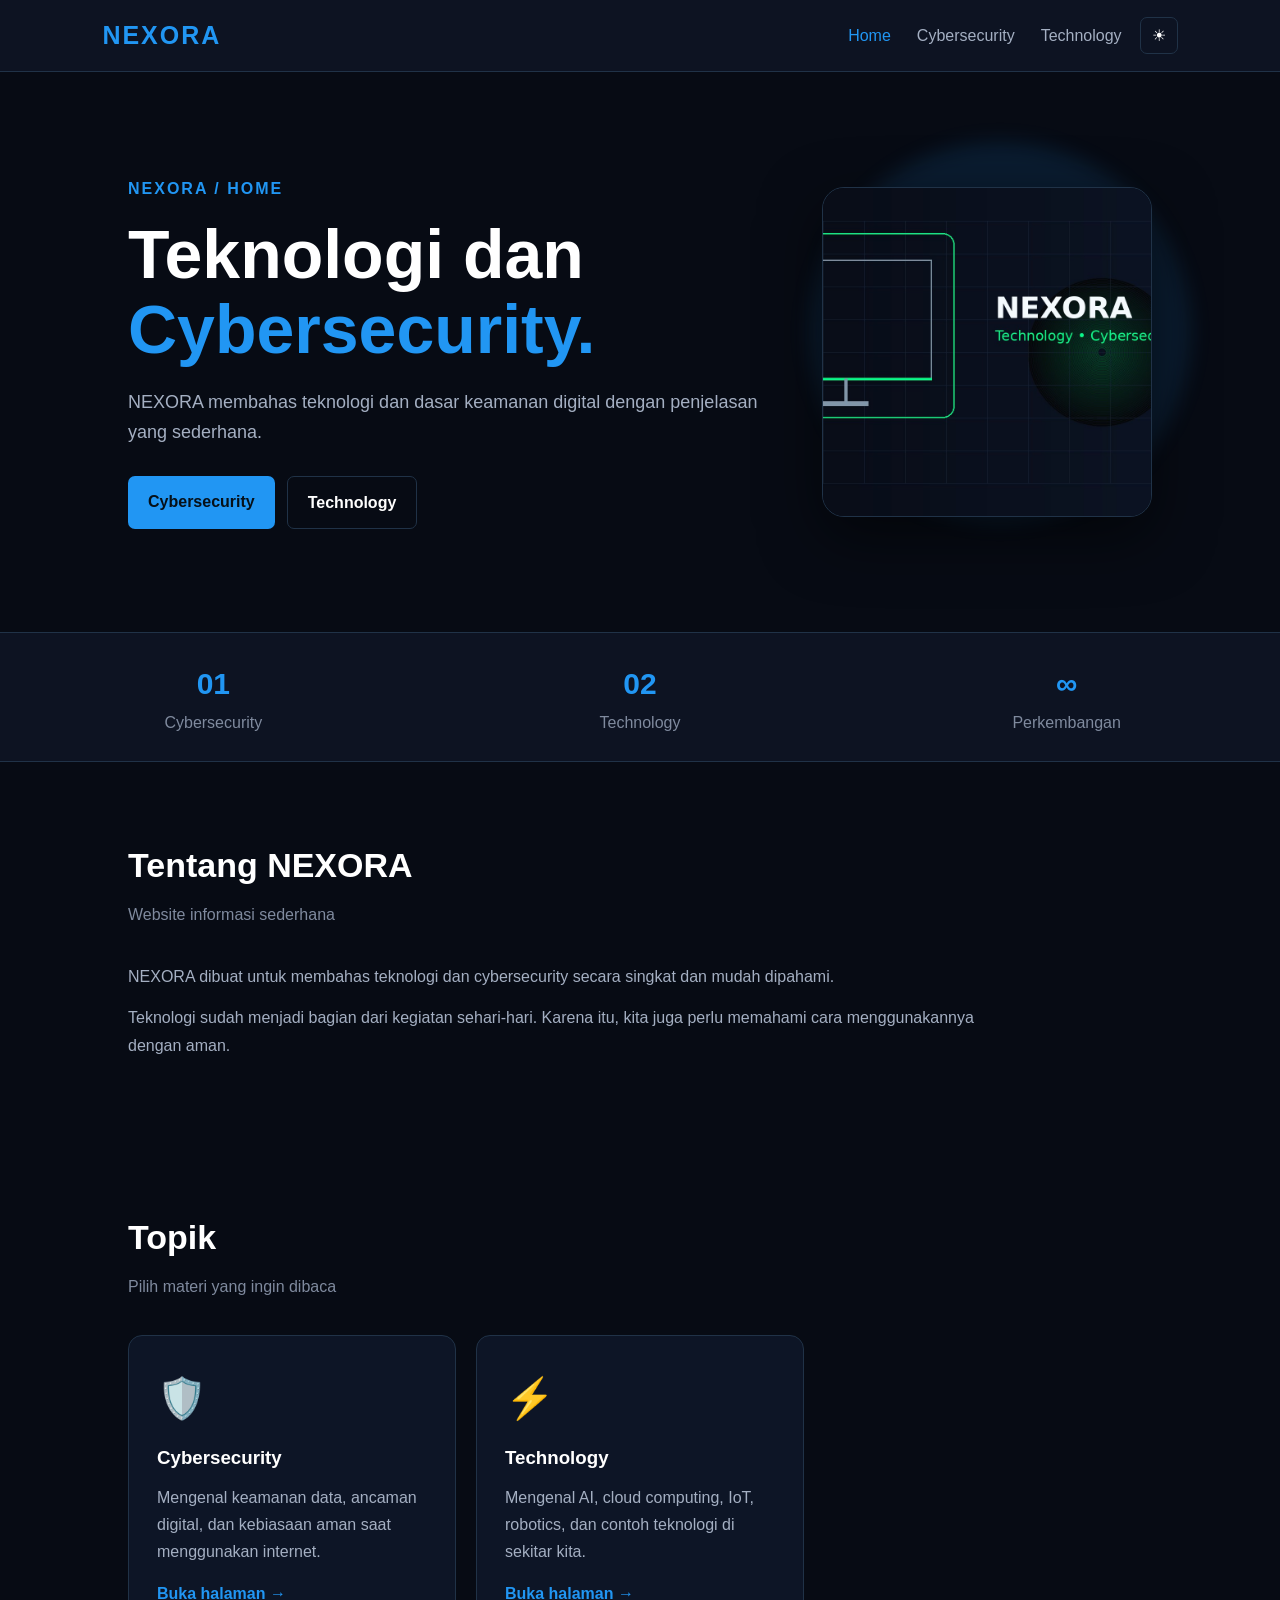
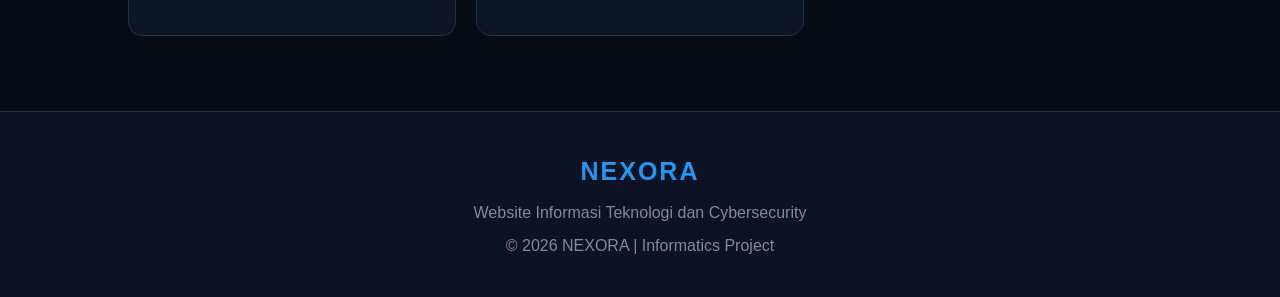
==== index.html @ a0da6ea9 "feat: complete NEXORA website" ====
<!DOCTYPE html>
<html lang="id">
<head>
<meta charset="UTF-8">
<meta name="viewport" content="width=device-width, initial-scale=1.0">
<meta name="description" content="NEXORA - Website informasi teknologi dan cybersecurity.">
<title>NEXORA | Home</title>
<link rel="icon" href="assets/icons/favicon.ico">
<link rel="stylesheet" href="css/style.css">
</head>
<body>
<header class="site-header">
<nav class="navbar" aria-label="Navigasi utama">
  <a class="logo" href="index.html">NEXORA</a>
  <button class="menu-toggle" aria-label="Buka menu" aria-expanded="false">☰</button>
  <div class="nav-actions">
    <ul class="nav-menu">
      <li><a href="index.html">Home</a></li>
      <li><a href="cybersecurity.html">Cybersecurity</a></li>
      <li><a href="technology.html">Technology</a></li>
    </ul>
    <button class="theme-toggle" aria-label="Ganti tema">☀</button>
  </div>
</nav>
</header>

<main>
<section class="hero">
  <div class="hero-content reveal">
    <div class="label">NEXORA / HOME</div>
    <h1>Teknologi dan <span>Cybersecurity.</span></h1>
    <p>NEXORA membahas teknologi dan dasar keamanan digital dengan penjelasan yang sederhana.</p>
    <div class="buttons">
      <a class="btn primary" href="cybersecurity.html">Cybersecurity</a>
      <a class="btn secondary" href="technology.html">Technology</a>
    </div>
  </div>
  <img class="hero-image reveal" src="assets/images/hero-banner.jpg" alt="Teknologi dan komputer">
</section>
<section class="stats">
  <div class="stat"><h2>01</h2><p>Cybersecurity</p></div>
  <div class="stat"><h2>02</h2><p>Technology</p></div>
  <div class="stat"><h2>∞</h2><p>Perkembangan</p></div>
</section>
<section class="section">
  <div class="section-title reveal"><h2>Tentang NEXORA</h2><p>Website informasi sederhana</p></div>
  <div class="about reveal">
    <p>NEXORA dibuat untuk membahas teknologi dan cybersecurity secara singkat dan mudah dipahami.</p>
    <p>Teknologi sudah menjadi bagian dari kegiatan sehari-hari. Karena itu, kita juga perlu memahami cara menggunakannya dengan aman.</p>
  </div>
</section>
<section class="section">
  <div class="section-title reveal"><h2>Topik</h2><p>Pilih materi yang ingin dibaca</p></div>
  <div class="grid">
    <div class="card reveal"><div class="icon">🛡️</div><h3>Cybersecurity</h3><p>Mengenal keamanan data, ancaman digital, dan kebiasaan aman saat menggunakan internet.</p><a href="cybersecurity.html">Buka halaman →</a></div>
    <div class="card reveal"><div class="icon">⚡</div><h3>Technology</h3><p>Mengenal AI, cloud computing, IoT, robotics, dan contoh teknologi di sekitar kita.</p><a href="technology.html">Buka halaman →</a></div>
  </div>
</section>

</main>
<footer><div class="logo">NEXORA</div><p>Website Informasi Teknologi dan Cybersecurity</p><p>© 2026 NEXORA | Informatics Project</p></footer><button id="topButton" title="Kembali ke atas">↑</button>
<script src="js/script.js"></script>
</body>
</html>
---- css/style.css ----
:root{--bg:#070b14;--surface:#0d1322;--card:#0d1526;--border:#203247;--text:#fff;--muted:#a4afc2;--soft:#7f8a9e;--accent:#2196f3;--accent-soft:#2196f320}
*{margin:0;padding:0;box-sizing:border-box;font-family:Arial,sans-serif}
html{scroll-behavior:smooth}
body{background:var(--bg);color:var(--text);line-height:1.7;transition:.25s}
body.light{--bg:#f3f6fa;--surface:#fff;--card:#fff;--border:#d9e0ea;--text:#111827;--muted:#4b5563;--soft:#64748b;--accent:#2196f3;--accent-soft:#2196f320}
.site-header{position:sticky;top:0;z-index:50}.navbar{min-height:72px;padding:14px 8%;display:flex;justify-content:space-between;align-items:center;background:var(--surface);border-bottom:1px solid var(--border);backdrop-filter:blur(10px)}
.logo{color:var(--accent);font-size:25px;font-weight:bold;letter-spacing:2px;text-decoration:none}.nav-actions{display:flex;align-items:center;gap:18px}.nav-menu{display:flex;gap:26px;list-style:none}.nav-menu a{color:var(--muted);text-decoration:none;transition:.25s}.nav-menu a:hover,.nav-menu a.active{color:var(--accent)}
.menu-toggle,.theme-toggle{border:1px solid var(--border);background:transparent;color:var(--text);border-radius:7px;cursor:pointer;padding:8px 11px}.menu-toggle{display:none}.theme-toggle{font-size:16px}.hero{min-height:560px;padding:90px 10%;display:flex;align-items:center;position:relative;overflow:hidden;background:var(--bg)}.hero::after{content:"";position:absolute;width:380px;height:380px;right:7%;top:70px;border-radius:50%;background:var(--accent-soft);filter:blur(10px)}.hero-content{max-width:650px;position:relative;z-index:1}.label{color:var(--accent);letter-spacing:2px;font-weight:bold;margin-bottom:15px}.hero h1{font-size:clamp(42px,7vw,68px);line-height:1.1;margin-bottom:20px}.hero h1 span{color:var(--accent)}.hero p{color:var(--muted);max-width:650px;font-size:18px}.hero-image{width:330px;height:330px;object-fit:cover;border-radius:22px;margin-left:auto;position:relative;z-index:1;border:1px solid var(--border);box-shadow:0 20px 60px #0008}.buttons{display:flex;gap:12px;margin-top:28px}.btn{display:inline-block;padding:12px 20px;border-radius:7px;text-decoration:none;font-weight:bold;transition:.25s}.primary{background:var(--accent);color:#061018}.secondary{border:1px solid var(--border);color:var(--text)}.btn:hover{transform:translateY(-3px)}
.section{padding:75px 10%}.section-title{margin-bottom:35px}.section-title h2{font-size:34px;margin-bottom:6px}.section-title p{color:var(--soft)}.about{max-width:850px;color:var(--muted)}.about p+p{margin-top:14px}.grid{display:grid;grid-template-columns:repeat(3,1fr);gap:20px}.grid.two{grid-template-columns:repeat(2,1fr)}.card{background:var(--card);border:1px solid var(--border);border-radius:14px;padding:28px;transition:.3s}.card:hover{transform:translateY(-7px);border-color:var(--accent)}.card .icon{font-size:40px;margin-bottom:10px}.card h3{margin-bottom:10px}.card p{color:var(--muted)}.card a{display:inline-block;color:var(--accent);text-decoration:none;margin-top:15px;font-weight:bold}.info{background:var(--card);border-left:4px solid var(--accent);border-radius:10px;padding:28px;color:var(--muted)}.tips{background:linear-gradient(135deg,var(--accent-soft),var(--card));border:1px solid var(--border);border-radius:14px;padding:28px;color:var(--muted)}.tips li{margin:8px 0}.stats{display:grid;grid-template-columns:repeat(3,1fr);background:var(--surface);border-top:1px solid var(--border);border-bottom:1px solid var(--border)}.stat{text-align:center;padding:25px}.stat h2{color:var(--accent);font-size:30px}.stat p{color:var(--soft)}footer{padding:38px 10%;text-align:center;background:var(--surface);border-top:1px solid var(--border)}footer p{color:var(--soft);margin-top:6px}#topButton{display:none;position:fixed;right:20px;bottom:20px;border:0;background:var(--accent);color:#061018;width:44px;height:44px;border-radius:50%;font-size:20px;cursor:pointer;z-index:20}.reveal{opacity:0;transform:translateY(20px);transition:.7s}.reveal.show{opacity:1;transform:none}
@media(max-width:800px){.navbar{padding:14px 6%;flex-wrap:wrap}.menu-toggle{display:block;margin-left:auto}.nav-actions{width:100%;display:none;align-items:stretch;flex-direction:column}.nav-actions.open{display:flex}.nav-menu{flex-direction:column;gap:0}.nav-menu li{border-top:1px solid var(--border)}.nav-menu a{display:block;padding:10px 0}.theme-toggle{align-self:flex-start}.hero{min-height:auto;padding:65px 7%;display:block}.hero-image{width:100%;height:240px;margin:30px 0 0}.section{padding:55px 7%}.grid,.grid.two,.stats{grid-template-columns:1fr}.buttons{flex-direction:column}.btn{text-align:center}}


/* ===== Materi Lengkap ===== */
.material-hero{padding:75px 8% 45px;background:linear-gradient(135deg,#071225,#0a1830);border-bottom:1px solid #17345c}
.material-hero .label{color:var(--accent)}
.material-hero h1{font-size:clamp(38px,6vw,60px);max-width:850px;line-height:1.12;margin:12px 0 18px}
.material-hero p{max-width:850px;color:var(--muted);font-size:18px}
.material-hero-image{display:block;width:100%;max-width:850px;height:auto;margin-top:28px;border-radius:16px;border:1px solid var(--border)}
.material-wrap{max-width:1100px;margin:auto;padding:60px 8%}
.material-section{margin-bottom:60px}
.material-section h2{font-size:32px;margin-bottom:12px}
.material-section>p{color:var(--muted);max-width:900px;margin-bottom:24px}
.material-grid{display:grid;grid-template-columns:repeat(2,1fr);gap:20px}
.material-card{background:var(--surface);border:1px solid var(--border);border-radius:16px;padding:26px;transition:.25s}
.material-card:hover{transform:translateY(-5px);border-color:var(--accent);box-shadow:0 12px 35px #2196f320}
.material-card h3{margin-bottom:10px;color:#fff}
.material-card p,.material-card li{color:var(--muted)}
.material-card ul,.material-card ol{padding-left:20px}
.material-card li{margin:8px 0}
.callout{margin:28px 0;padding:22px 24px;border-left:4px solid var(--accent);background:#0b1c35;border-radius:10px;color:#c8d7ed}
.callout strong{display:block;color:var(--accent);margin-bottom:6px}
details{background:var(--surface);border:1px solid var(--border);border-radius:12px;margin:12px 0;overflow:hidden}
summary{cursor:pointer;padding:18px 20px;font-weight:bold;color:#fff;list-style:none}
summary::-webkit-details-marker{display:none}
summary::after{content:"+";float:right;color:var(--accent);font-size:20px}
details[open] summary::after{content:"−"}
details p{padding:0 20px 20px;color:var(--muted)}
.steps{counter-reset:step;display:grid;gap:14px}
.step{position:relative;padding:20px 20px 20px 62px;background:var(--surface);border:1px solid var(--border);border-radius:12px;color:var(--muted)}
.step::before{counter-increment:step;content:counter(step);position:absolute;left:18px;top:18px;width:28px;height:28px;border-radius:50%;display:grid;place-items:center;background:var(--accent);color:#06111f;font-weight:bold}
.term{color:var(--accent);font-weight:bold}
@media(max-width:800px){
.material-grid{grid-template-columns:1fr}
.material-wrap{padding:45px 7%}
.material-hero{padding:55px 7% 35px}
}
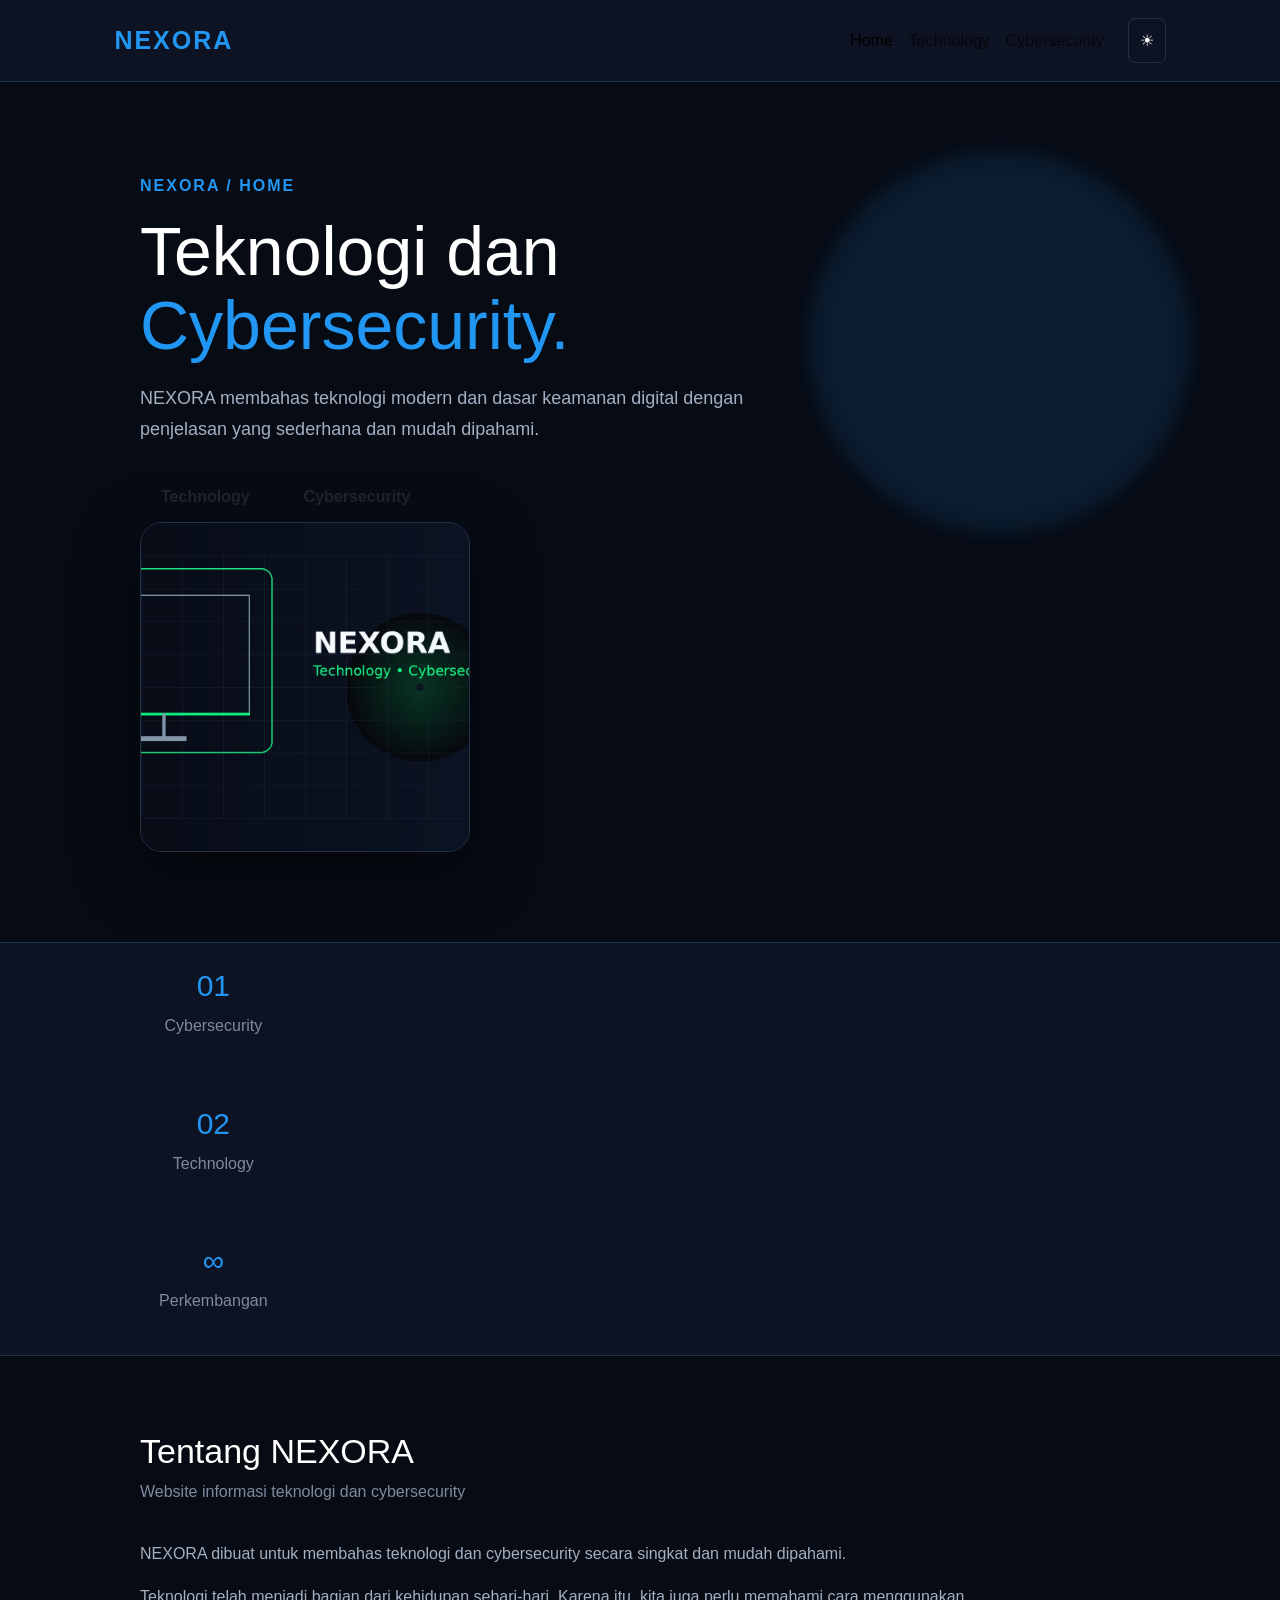
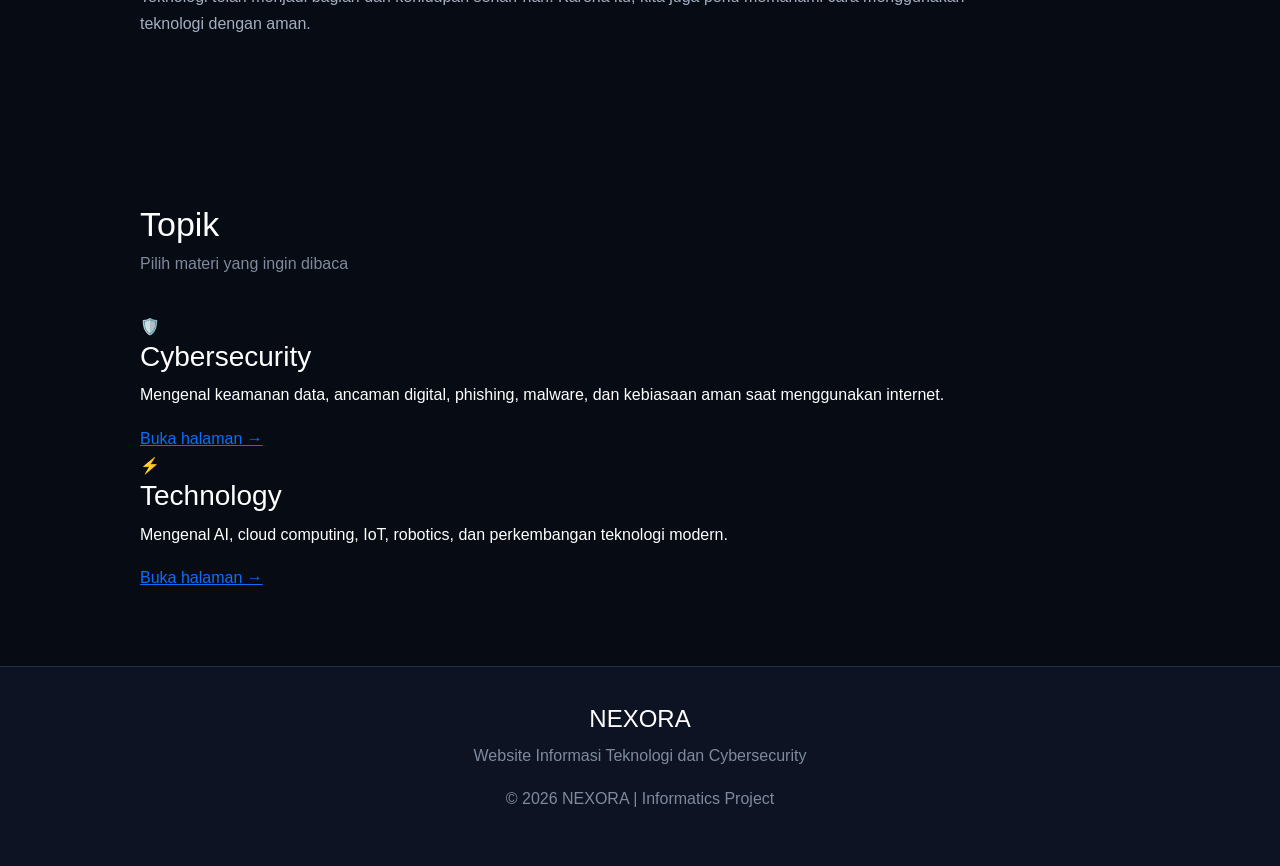
==== commit 3cb76f96: "Refactor index.html for improved structure and styling" ====
--- a/index.html
+++ b/index.html
@@ -1,64 +1,353 @@
 <!DOCTYPE html>
 <html lang="id">
 <head>
-<meta charset="UTF-8">
-<meta name="viewport" content="width=device-width, initial-scale=1.0">
-<meta name="description" content="NEXORA - Website informasi teknologi dan cybersecurity.">
-<title>NEXORA | Home</title>
-<link rel="icon" href="assets/icons/favicon.ico">
-<link rel="stylesheet" href="css/style.css">
+    <meta charset="UTF-8">
+    <meta name="viewport" content="width=device-width, initial-scale=1.0">
+
+    <meta name="description"
+          content="NEXORA - Website informasi teknologi dan cybersecurity.">
+
+    <title>NEXORA | Home</title>
+
+    <link rel="icon" href="assets/icons/favicon.ico">
+
+    <!-- Bootstrap -->
+    <link
+        href="https://cdn.jsdelivr.net/npm/bootstrap@5.3.3/dist/css/bootstrap.min.css"
+        rel="stylesheet">
+
+    <!-- CSS sendiri -->
+    <link rel="stylesheet" href="css/style.css">
 </head>
+
 <body>
+
+<!-- ================= NAVBAR ================= -->
+
 <header class="site-header">
-<nav class="navbar" aria-label="Navigasi utama">
-  <a class="logo" href="index.html">NEXORA</a>
-  <button class="menu-toggle" aria-label="Buka menu" aria-expanded="false">☰</button>
-  <div class="nav-actions">
-    <ul class="nav-menu">
-      <li><a href="index.html">Home</a></li>
-      <li><a href="cybersecurity.html">Cybersecurity</a></li>
-      <li><a href="technology.html">Technology</a></li>
-    </ul>
-    <button class="theme-toggle" aria-label="Ganti tema">☀</button>
-  </div>
-</nav>
+
+    <nav class="navbar navbar-expand-lg">
+
+        <div class="container">
+
+            <a class="navbar-brand logo" href="index.html">
+                NEXORA
+            </a>
+
+            <button
+                class="navbar-toggler"
+                type="button"
+                data-bs-toggle="collapse"
+                data-bs-target="#navbarNexora"
+                aria-controls="navbarNexora"
+                aria-expanded="false"
+                aria-label="Toggle navigation">
+
+                <span class="navbar-toggler-icon"></span>
+
+            </button>
+
+            <div class="collapse navbar-collapse" id="navbarNexora">
+
+                <ul class="navbar-nav ms-auto align-items-lg-center">
+
+                    <li class="nav-item">
+                        <a class="nav-link active"
+                           href="index.html">
+                            Home
+                        </a>
+                    </li>
+
+                    <li class="nav-item">
+                        <a class="nav-link"
+                           href="technology.html">
+                            Technology
+                        </a>
+                    </li>
+
+                    <li class="nav-item">
+                        <a class="nav-link"
+                           href="cybersecurity.html">
+                            Cybersecurity
+                        </a>
+                    </li>
+
+                    <li class="nav-item ms-lg-3 mt-2 mt-lg-0">
+
+                        <button
+                            id="themeToggle"
+                            class="theme-toggle"
+                            aria-label="Ganti tema">
+
+                            ☀
+
+                        </button>
+
+                    </li>
+
+                </ul>
+
+            </div>
+
+        </div>
+
+    </nav>
+
 </header>
 
+
+<!-- ================= HERO ================= -->
+
 <main>
+
 <section class="hero">
-  <div class="hero-content reveal">
-    <div class="label">NEXORA / HOME</div>
-    <h1>Teknologi dan <span>Cybersecurity.</span></h1>
-    <p>NEXORA membahas teknologi dan dasar keamanan digital dengan penjelasan yang sederhana.</p>
-    <div class="buttons">
-      <a class="btn primary" href="cybersecurity.html">Cybersecurity</a>
-      <a class="btn secondary" href="technology.html">Technology</a>
-    </div>
-  </div>
-  <img class="hero-image reveal" src="assets/images/hero-banner.jpg" alt="Teknologi dan komputer">
+
+    <div class="container">
+
+        <div class="hero-flex">
+
+            <div class="hero-content reveal">
+
+                <div class="label">
+                    NEXORA / HOME
+                </div>
+
+                <h1>
+                    Teknologi dan
+                    <span>Cybersecurity.</span>
+                </h1>
+
+                <p>
+                    NEXORA membahas teknologi modern dan
+                    dasar keamanan digital dengan penjelasan
+                    yang sederhana dan mudah dipahami.
+                </p>
+
+                <div class="buttons">
+
+                    <a
+                        href="technology.html"
+                        class="btn btn-primary-custom">
+
+                        Technology
+
+                    </a>
+
+                    <a
+                        href="cybersecurity.html"
+                        class="btn btn-outline-custom">
+
+                        Cybersecurity
+
+                    </a>
+
+                </div>
+
+            </div>
+
+
+            <div class="hero-image-wrapper reveal">
+
+                <img
+                    src="assets/images/hero-banner.jpg"
+                    alt="Teknologi dan komputer"
+                    class="hero-image">
+
+            </div>
+
+        </div>
+
+    </div>
+
 </section>
+
+
+<!-- ================= STATS ================= -->
+
 <section class="stats">
-  <div class="stat"><h2>01</h2><p>Cybersecurity</p></div>
-  <div class="stat"><h2>02</h2><p>Technology</p></div>
-  <div class="stat"><h2>∞</h2><p>Perkembangan</p></div>
+
+    <div class="container">
+
+        <div class="stats-flex">
+
+            <div class="stat">
+
+                <h2>01</h2>
+                <p>Cybersecurity</p>
+
+            </div>
+
+            <div class="stat">
+
+                <h2>02</h2>
+                <p>Technology</p>
+
+            </div>
+
+            <div class="stat">
+
+                <h2>∞</h2>
+                <p>Perkembangan</p>
+
+            </div>
+
+        </div>
+
+    </div>
+
 </section>
+
+
+<!-- ================= ABOUT ================= -->
+
 <section class="section">
-  <div class="section-title reveal"><h2>Tentang NEXORA</h2><p>Website informasi sederhana</p></div>
-  <div class="about reveal">
-    <p>NEXORA dibuat untuk membahas teknologi dan cybersecurity secara singkat dan mudah dipahami.</p>
-    <p>Teknologi sudah menjadi bagian dari kegiatan sehari-hari. Karena itu, kita juga perlu memahami cara menggunakannya dengan aman.</p>
-  </div>
+
+    <div class="container">
+
+        <div class="section-title reveal">
+
+            <h2>Tentang NEXORA</h2>
+
+            <p>
+                Website informasi teknologi dan cybersecurity
+            </p>
+
+        </div>
+
+        <div class="about reveal">
+
+            <p>
+                NEXORA dibuat untuk membahas teknologi dan
+                cybersecurity secara singkat dan mudah dipahami.
+            </p>
+
+            <p>
+                Teknologi telah menjadi bagian dari kehidupan
+                sehari-hari. Karena itu, kita juga perlu memahami
+                cara menggunakan teknologi dengan aman.
+            </p>
+
+        </div>
+
+    </div>
+
 </section>
+
+
+<!-- ================= TOPIK ================= -->
+
 <section class="section">
-  <div class="section-title reveal"><h2>Topik</h2><p>Pilih materi yang ingin dibaca</p></div>
-  <div class="grid">
-    <div class="card reveal"><div class="icon">🛡️</div><h3>Cybersecurity</h3><p>Mengenal keamanan data, ancaman digital, dan kebiasaan aman saat menggunakan internet.</p><a href="cybersecurity.html">Buka halaman →</a></div>
-    <div class="card reveal"><div class="icon">⚡</div><h3>Technology</h3><p>Mengenal AI, cloud computing, IoT, robotics, dan contoh teknologi di sekitar kita.</p><a href="technology.html">Buka halaman →</a></div>
-  </div>
+
+    <div class="container">
+
+        <div class="section-title reveal">
+
+            <h2>Topik</h2>
+
+            <p>
+                Pilih materi yang ingin dibaca
+            </p>
+
+        </div>
+
+
+        <div class="topic-flex">
+
+            <div class="card-custom reveal">
+
+                <div class="icon">
+                    🛡️
+                </div>
+
+                <h3>
+                    Cybersecurity
+                </h3>
+
+                <p>
+                    Mengenal keamanan data, ancaman digital,
+                    phishing, malware, dan kebiasaan aman
+                    saat menggunakan internet.
+                </p>
+
+                <a href="cybersecurity.html">
+                    Buka halaman →
+                </a>
+
+            </div>
+
+
+            <div class="card-custom reveal">
+
+                <div class="icon">
+                    ⚡
+                </div>
+
+                <h3>
+                    Technology
+                </h3>
+
+                <p>
+                    Mengenal AI, cloud computing, IoT,
+                    robotics, dan perkembangan teknologi
+                    modern.
+                </p>
+
+                <a href="technology.html">
+                    Buka halaman →
+                </a>
+
+            </div>
+
+        </div>
+
+    </div>
+
 </section>
 
 </main>
-<footer><div class="logo">NEXORA</div><p>Website Informasi Teknologi dan Cybersecurity</p><p>© 2026 NEXORA | Informatics Project</p></footer><button id="topButton" title="Kembali ke atas">↑</button>
+
+
+<!-- ================= FOOTER ================= -->
+
+<footer>
+
+    <div class="container">
+
+        <h4>NEXORA</h4>
+
+        <p>
+            Website Informasi Teknologi dan Cybersecurity
+        </p>
+
+        <p>
+            © 2026 NEXORA | Informatics Project
+        </p>
+
+    </div>
+
+</footer>
+
+
+<!-- TOP BUTTON -->
+
+<button
+    id="topButton"
+    title="Kembali ke atas">
+
+    ↑
+
+</button>
+
+
+<!-- Bootstrap JS -->
+
+<script
+    src="https://cdn.jsdelivr.net/npm/bootstrap@5.3.3/dist/js/bootstrap.bundle.min.js">
+</script>
+
+<!-- JavaScript sendiri -->
+
 <script src="js/script.js"></script>
+
 </body>
 </html>
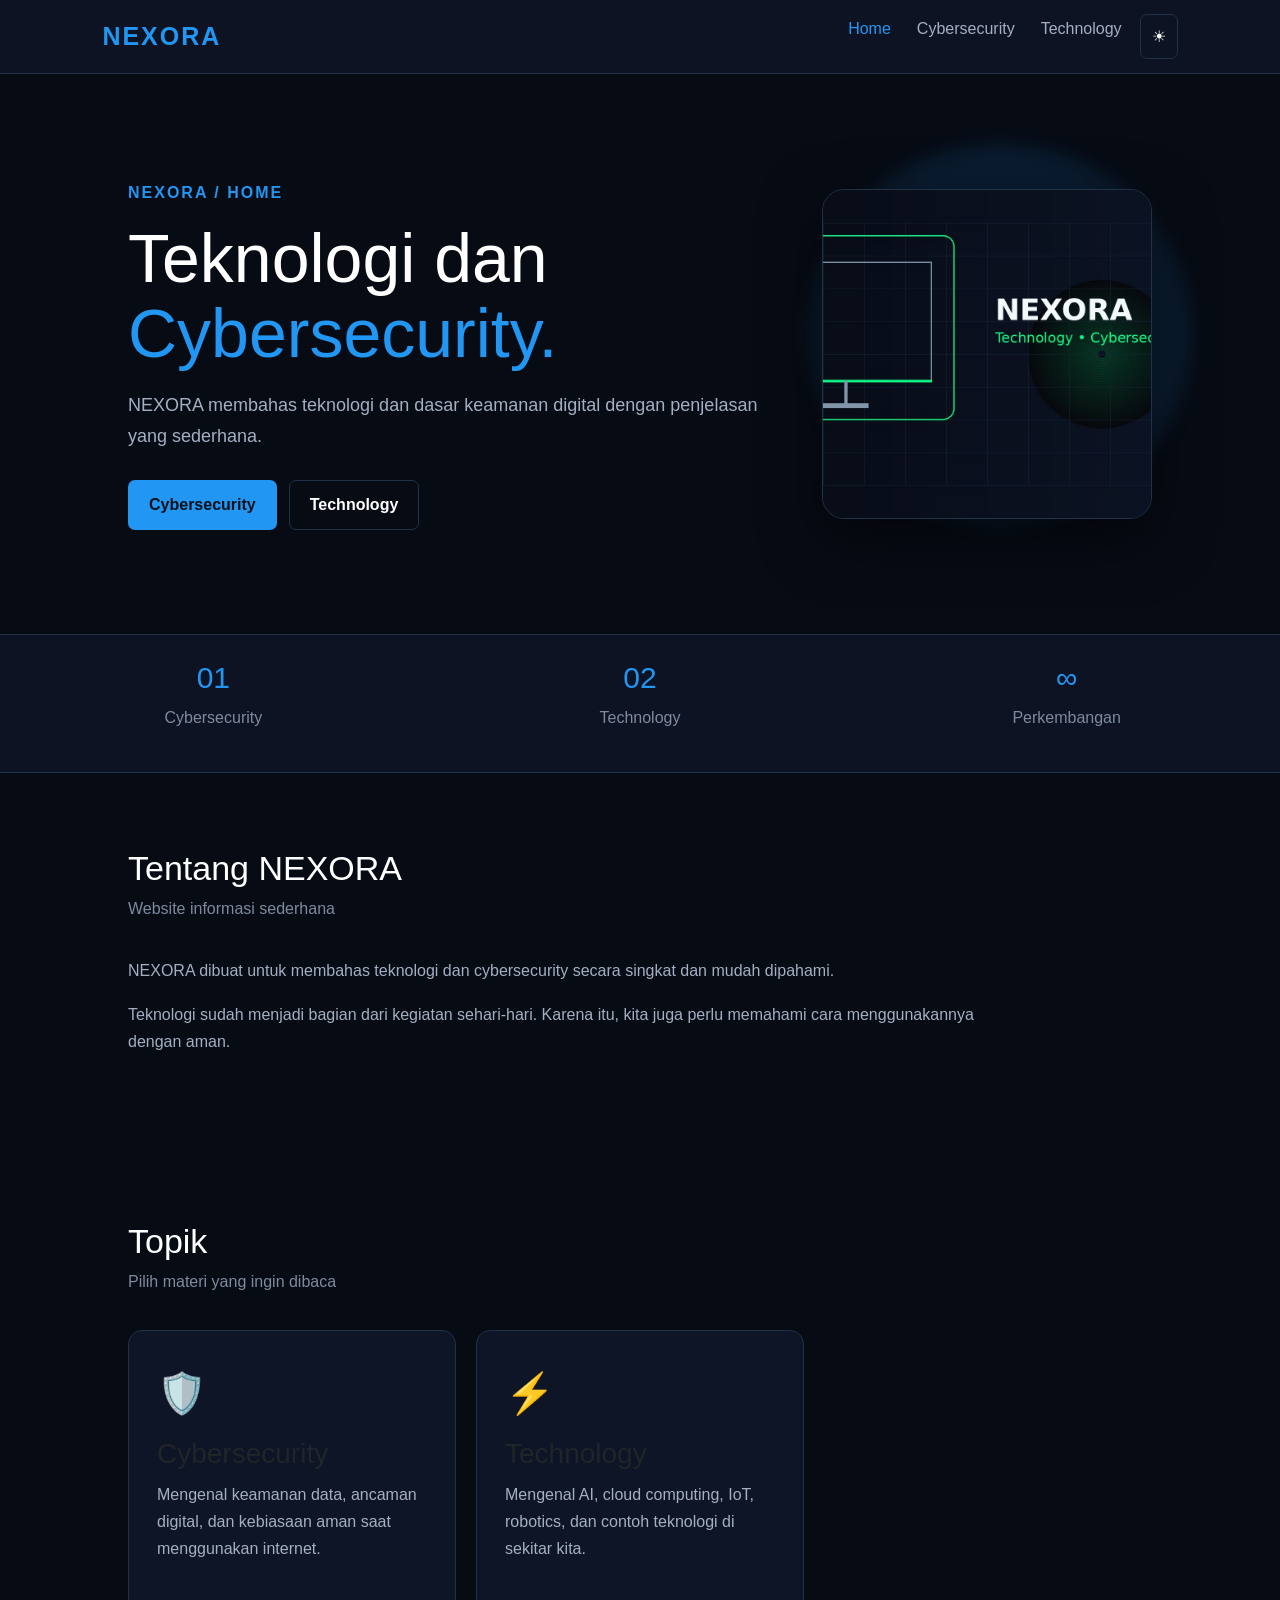
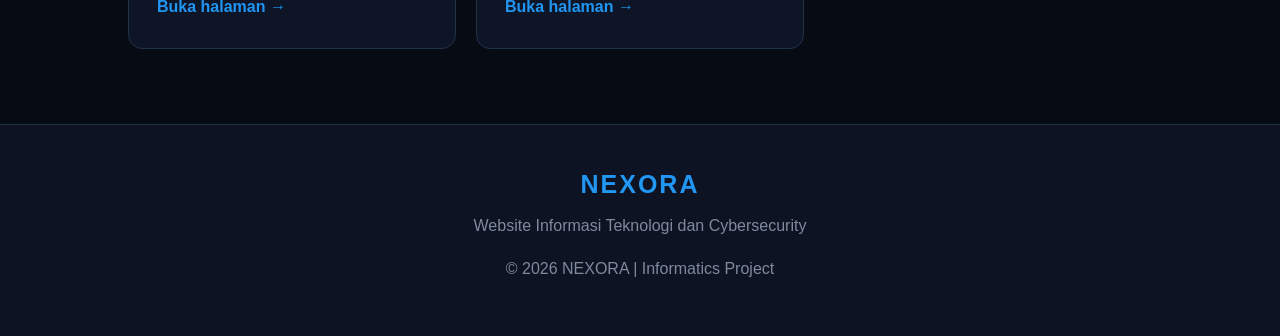
==== commit cfddeb29: "Update index.html" ====
--- a/index.html
+++ b/index.html
@@ -1,353 +1,142 @@
 <!DOCTYPE html>
 <html lang="id">
 <head>
-    <meta charset="UTF-8">
-    <meta name="viewport" content="width=device-width, initial-scale=1.0">
+  <meta charset="UTF-8">
+  <meta name="viewport" content="width=device-width, initial-scale=1.0">
+  <meta name="description" content="NEXORA - Website informasi teknologi dan cybersecurity.">
+  <title>NEXORA | Home</title>
+  <link rel="icon" href="assets/icons/favicon.ico">
 
-    <meta name="description"
-          content="NEXORA - Website informasi teknologi dan cybersecurity.">
+  <!-- Bootstrap -->
+  <link href="https://cdn.jsdelivr.net/npm/bootstrap@5.3.3/dist/css/bootstrap.min.css" rel="stylesheet">
 
-    <title>NEXORA | Home</title>
-
-    <link rel="icon" href="assets/icons/favicon.ico">
-
-    <!-- Bootstrap -->
-    <link
-        href="https://cdn.jsdelivr.net/npm/bootstrap@5.3.3/dist/css/bootstrap.min.css"
-        rel="stylesheet">
-
-    <!-- CSS sendiri -->
-    <link rel="stylesheet" href="css/style.css">
+  <!-- CSS NEXORA -->
+  <link rel="stylesheet" href="css/style.css">
 </head>
 
 <body>
+  <header class="site-header">
+    <nav class="navbar" aria-label="Navigasi utama">
+      <a class="logo" href="index.html">NEXORA</a>
 
-<!-- ================= NAVBAR ================= -->
+      <button class="menu-toggle" aria-label="Buka menu" aria-expanded="false">
+        ☰
+      </button>
 
-<header class="site-header">
+      <div class="nav-actions">
+        <ul class="nav-menu">
+          <li><a href="index.html">Home</a></li>
+          <li><a href="cybersecurity.html">Cybersecurity</a></li>
+          <li><a href="technology.html">Technology</a></li>
+        </ul>
 
-    <nav class="navbar navbar-expand-lg">
+        <button class="theme-toggle" aria-label="Ganti tema">☀</button>
+      </div>
+    </nav>
+  </header>
 
-        <div class="container">
+  <main>
+    <section class="hero">
+      <div class="hero-content reveal">
+        <div class="label">NEXORA / HOME</div>
 
-            <a class="navbar-brand logo" href="index.html">
-                NEXORA
-            </a>
-
-            <button
-                class="navbar-toggler"
-                type="button"
-                data-bs-toggle="collapse"
-                data-bs-target="#navbarNexora"
-                aria-controls="navbarNexora"
-                aria-expanded="false"
-                aria-label="Toggle navigation">
-
-                <span class="navbar-toggler-icon"></span>
-
-            </button>
-
-            <div class="collapse navbar-collapse" id="navbarNexora">
-
-                <ul class="navbar-nav ms-auto align-items-lg-center">
-
-                    <li class="nav-item">
-                        <a class="nav-link active"
-                           href="index.html">
-                            Home
-                        </a>
-                    </li>
-
-                    <li class="nav-item">
-                        <a class="nav-link"
-                           href="technology.html">
-                            Technology
-                        </a>
-                    </li>
-
-                    <li class="nav-item">
-                        <a class="nav-link"
-                           href="cybersecurity.html">
-                            Cybersecurity
-                        </a>
-                    </li>
-
-                    <li class="nav-item ms-lg-3 mt-2 mt-lg-0">
-
-                        <button
-                            id="themeToggle"
-                            class="theme-toggle"
-                            aria-label="Ganti tema">
-
-                            ☀
-
-                        </button>
-
-                    </li>
-
-                </ul>
-
-            </div>
-
-        </div>
-
-    </nav>
-
-</header>
-
-
-<!-- ================= HERO ================= -->
-
-<main>
-
-<section class="hero">
-
-    <div class="container">
-
-        <div class="hero-flex">
-
-            <div class="hero-content reveal">
-
-                <div class="label">
-                    NEXORA / HOME
-                </div>
-
-                <h1>
-                    Teknologi dan
-                    <span>Cybersecurity.</span>
-                </h1>
-
-                <p>
-                    NEXORA membahas teknologi modern dan
-                    dasar keamanan digital dengan penjelasan
-                    yang sederhana dan mudah dipahami.
-                </p>
-
-                <div class="buttons">
-
-                    <a
-                        href="technology.html"
-                        class="btn btn-primary-custom">
-
-                        Technology
-
-                    </a>
-
-                    <a
-                        href="cybersecurity.html"
-                        class="btn btn-outline-custom">
-
-                        Cybersecurity
-
-                    </a>
-
-                </div>
-
-            </div>
-
-
-            <div class="hero-image-wrapper reveal">
-
-                <img
-                    src="assets/images/hero-banner.jpg"
-                    alt="Teknologi dan komputer"
-                    class="hero-image">
-
-            </div>
-
-        </div>
-
-    </div>
-
-</section>
-
-
-<!-- ================= STATS ================= -->
-
-<section class="stats">
-
-    <div class="container">
-
-        <div class="stats-flex">
-
-            <div class="stat">
-
-                <h2>01</h2>
-                <p>Cybersecurity</p>
-
-            </div>
-
-            <div class="stat">
-
-                <h2>02</h2>
-                <p>Technology</p>
-
-            </div>
-
-            <div class="stat">
-
-                <h2>∞</h2>
-                <p>Perkembangan</p>
-
-            </div>
-
-        </div>
-
-    </div>
-
-</section>
-
-
-<!-- ================= ABOUT ================= -->
-
-<section class="section">
-
-    <div class="container">
-
-        <div class="section-title reveal">
-
-            <h2>Tentang NEXORA</h2>
-
-            <p>
-                Website informasi teknologi dan cybersecurity
-            </p>
-
-        </div>
-
-        <div class="about reveal">
-
-            <p>
-                NEXORA dibuat untuk membahas teknologi dan
-                cybersecurity secara singkat dan mudah dipahami.
-            </p>
-
-            <p>
-                Teknologi telah menjadi bagian dari kehidupan
-                sehari-hari. Karena itu, kita juga perlu memahami
-                cara menggunakan teknologi dengan aman.
-            </p>
-
-        </div>
-
-    </div>
-
-</section>
-
-
-<!-- ================= TOPIK ================= -->
-
-<section class="section">
-
-    <div class="container">
-
-        <div class="section-title reveal">
-
-            <h2>Topik</h2>
-
-            <p>
-                Pilih materi yang ingin dibaca
-            </p>
-
-        </div>
-
-
-        <div class="topic-flex">
-
-            <div class="card-custom reveal">
-
-                <div class="icon">
-                    🛡️
-                </div>
-
-                <h3>
-                    Cybersecurity
-                </h3>
-
-                <p>
-                    Mengenal keamanan data, ancaman digital,
-                    phishing, malware, dan kebiasaan aman
-                    saat menggunakan internet.
-                </p>
-
-                <a href="cybersecurity.html">
-                    Buka halaman →
-                </a>
-
-            </div>
-
-
-            <div class="card-custom reveal">
-
-                <div class="icon">
-                    ⚡
-                </div>
-
-                <h3>
-                    Technology
-                </h3>
-
-                <p>
-                    Mengenal AI, cloud computing, IoT,
-                    robotics, dan perkembangan teknologi
-                    modern.
-                </p>
-
-                <a href="technology.html">
-                    Buka halaman →
-                </a>
-
-            </div>
-
-        </div>
-
-    </div>
-
-</section>
-
-</main>
-
-
-<!-- ================= FOOTER ================= -->
-
-<footer>
-
-    <div class="container">
-
-        <h4>NEXORA</h4>
+        <h1>Teknologi dan <span>Cybersecurity.</span></h1>
 
         <p>
-            Website Informasi Teknologi dan Cybersecurity
+          NEXORA membahas teknologi dan dasar keamanan digital dengan penjelasan
+          yang sederhana.
+        </p>
+
+        <div class="buttons">
+          <a class="btn primary" href="cybersecurity.html">Cybersecurity</a>
+          <a class="btn secondary" href="technology.html">Technology</a>
+        </div>
+      </div>
+
+      <img
+        class="hero-image reveal"
+        src="assets/images/hero-banner.jpg"
+        alt="Teknologi dan komputer"
+      >
+    </section>
+
+    <section class="stats">
+      <div class="stat">
+        <h2>01</h2>
+        <p>Cybersecurity</p>
+      </div>
+
+      <div class="stat">
+        <h2>02</h2>
+        <p>Technology</p>
+      </div>
+
+      <div class="stat">
+        <h2>∞</h2>
+        <p>Perkembangan</p>
+      </div>
+    </section>
+
+    <section class="section">
+      <div class="section-title reveal">
+        <h2>Tentang NEXORA</h2>
+        <p>Website informasi sederhana</p>
+      </div>
+
+      <div class="about reveal">
+        <p>
+          NEXORA dibuat untuk membahas teknologi dan cybersecurity secara singkat
+          dan mudah dipahami.
         </p>
 
         <p>
-            © 2026 NEXORA | Informatics Project
+          Teknologi sudah menjadi bagian dari kegiatan sehari-hari. Karena itu,
+          kita juga perlu memahami cara menggunakannya dengan aman.
         </p>
+      </div>
+    </section>
 
-    </div>
+    <section class="section">
+      <div class="section-title reveal">
+        <h2>Topik</h2>
+        <p>Pilih materi yang ingin dibaca</p>
+      </div>
 
-</footer>
+      <div class="grid">
+        <div class="card reveal">
+          <div class="icon">🛡️</div>
+          <h3>Cybersecurity</h3>
+          <p>
+            Mengenal keamanan data, ancaman digital, dan kebiasaan aman saat
+            menggunakan internet.
+          </p>
+          <a href="cybersecurity.html">Buka halaman →</a>
+        </div>
 
+        <div class="card reveal">
+          <div class="icon">⚡</div>
+          <h3>Technology</h3>
+          <p>
+            Mengenal AI, cloud computing, IoT, robotics, dan contoh teknologi
+            di sekitar kita.
+          </p>
+          <a href="technology.html">Buka halaman →</a>
+        </div>
+      </div>
+    </section>
+  </main>
 
-<!-- TOP BUTTON -->
+  <footer>
+    <div class="logo">NEXORA</div>
+    <p>Website Informasi Teknologi dan Cybersecurity</p>
+    <p>© 2026 NEXORA | Informatics Project</p>
+  </footer>
 
-<button
-    id="topButton"
-    title="Kembali ke atas">
+  <button id="topButton" title="Kembali ke atas">↑</button>
 
-    ↑
+  <script src="js/script.js"></script>
 
-</button>
-
-
-<!-- Bootstrap JS -->
-
-<script
-    src="https://cdn.jsdelivr.net/npm/bootstrap@5.3.3/dist/js/bootstrap.bundle.min.js">
-</script>
-
-<!-- JavaScript sendiri -->
-
-<script src="js/script.js"></script>
-
+  <!-- Bootstrap JS -->
+  <script src="https://cdn.jsdelivr.net/npm/bootstrap@5.3.3/dist/js/bootstrap.bundle.min.js"></script>
 </body>
 </html>
--- a/css/style.css
+++ b/css/style.css
@@ -1,47 +1,679 @@
-
-:root{--bg:#070b14;--surface:#0d1322;--card:#0d1526;--border:#203247;--text:#fff;--muted:#a4afc2;--soft:#7f8a9e;--accent:#2196f3;--accent-soft:#2196f320}
-*{margin:0;padding:0;box-sizing:border-box;font-family:Arial,sans-serif}
-html{scroll-behavior:smooth}
-body{background:var(--bg);color:var(--text);line-height:1.7;transition:.25s}
-body.light{--bg:#f3f6fa;--surface:#fff;--card:#fff;--border:#d9e0ea;--text:#111827;--muted:#4b5563;--soft:#64748b;--accent:#2196f3;--accent-soft:#2196f320}
-.site-header{position:sticky;top:0;z-index:50}.navbar{min-height:72px;padding:14px 8%;display:flex;justify-content:space-between;align-items:center;background:var(--surface);border-bottom:1px solid var(--border);backdrop-filter:blur(10px)}
-.logo{color:var(--accent);font-size:25px;font-weight:bold;letter-spacing:2px;text-decoration:none}.nav-actions{display:flex;align-items:center;gap:18px}.nav-menu{display:flex;gap:26px;list-style:none}.nav-menu a{color:var(--muted);text-decoration:none;transition:.25s}.nav-menu a:hover,.nav-menu a.active{color:var(--accent)}
-.menu-toggle,.theme-toggle{border:1px solid var(--border);background:transparent;color:var(--text);border-radius:7px;cursor:pointer;padding:8px 11px}.menu-toggle{display:none}.theme-toggle{font-size:16px}.hero{min-height:560px;padding:90px 10%;display:flex;align-items:center;position:relative;overflow:hidden;background:var(--bg)}.hero::after{content:"";position:absolute;width:380px;height:380px;right:7%;top:70px;border-radius:50%;background:var(--accent-soft);filter:blur(10px)}.hero-content{max-width:650px;position:relative;z-index:1}.label{color:var(--accent);letter-spacing:2px;font-weight:bold;margin-bottom:15px}.hero h1{font-size:clamp(42px,7vw,68px);line-height:1.1;margin-bottom:20px}.hero h1 span{color:var(--accent)}.hero p{color:var(--muted);max-width:650px;font-size:18px}.hero-image{width:330px;height:330px;object-fit:cover;border-radius:22px;margin-left:auto;position:relative;z-index:1;border:1px solid var(--border);box-shadow:0 20px 60px #0008}.buttons{display:flex;gap:12px;margin-top:28px}.btn{display:inline-block;padding:12px 20px;border-radius:7px;text-decoration:none;font-weight:bold;transition:.25s}.primary{background:var(--accent);color:#061018}.secondary{border:1px solid var(--border);color:var(--text)}.btn:hover{transform:translateY(-3px)}
-.section{padding:75px 10%}.section-title{margin-bottom:35px}.section-title h2{font-size:34px;margin-bottom:6px}.section-title p{color:var(--soft)}.about{max-width:850px;color:var(--muted)}.about p+p{margin-top:14px}.grid{display:grid;grid-template-columns:repeat(3,1fr);gap:20px}.grid.two{grid-template-columns:repeat(2,1fr)}.card{background:var(--card);border:1px solid var(--border);border-radius:14px;padding:28px;transition:.3s}.card:hover{transform:translateY(-7px);border-color:var(--accent)}.card .icon{font-size:40px;margin-bottom:10px}.card h3{margin-bottom:10px}.card p{color:var(--muted)}.card a{display:inline-block;color:var(--accent);text-decoration:none;margin-top:15px;font-weight:bold}.info{background:var(--card);border-left:4px solid var(--accent);border-radius:10px;padding:28px;color:var(--muted)}.tips{background:linear-gradient(135deg,var(--accent-soft),var(--card));border:1px solid var(--border);border-radius:14px;padding:28px;color:var(--muted)}.tips li{margin:8px 0}.stats{display:grid;grid-template-columns:repeat(3,1fr);background:var(--surface);border-top:1px solid var(--border);border-bottom:1px solid var(--border)}.stat{text-align:center;padding:25px}.stat h2{color:var(--accent);font-size:30px}.stat p{color:var(--soft)}footer{padding:38px 10%;text-align:center;background:var(--surface);border-top:1px solid var(--border)}footer p{color:var(--soft);margin-top:6px}#topButton{display:none;position:fixed;right:20px;bottom:20px;border:0;background:var(--accent);color:#061018;width:44px;height:44px;border-radius:50%;font-size:20px;cursor:pointer;z-index:20}.reveal{opacity:0;transform:translateY(20px);transition:.7s}.reveal.show{opacity:1;transform:none}
-@media(max-width:800px){.navbar{padding:14px 6%;flex-wrap:wrap}.menu-toggle{display:block;margin-left:auto}.nav-actions{width:100%;display:none;align-items:stretch;flex-direction:column}.nav-actions.open{display:flex}.nav-menu{flex-direction:column;gap:0}.nav-menu li{border-top:1px solid var(--border)}.nav-menu a{display:block;padding:10px 0}.theme-toggle{align-self:flex-start}.hero{min-height:auto;padding:65px 7%;display:block}.hero-image{width:100%;height:240px;margin:30px 0 0}.section{padding:55px 7%}.grid,.grid.two,.stats{grid-template-columns:1fr}.buttons{flex-direction:column}.btn{text-align:center}}
-
-
-/* ===== Materi Lengkap ===== */
-.material-hero{padding:75px 8% 45px;background:linear-gradient(135deg,#071225,#0a1830);border-bottom:1px solid #17345c}
-.material-hero .label{color:var(--accent)}
-.material-hero h1{font-size:clamp(38px,6vw,60px);max-width:850px;line-height:1.12;margin:12px 0 18px}
-.material-hero p{max-width:850px;color:var(--muted);font-size:18px}
-.material-hero-image{display:block;width:100%;max-width:850px;height:auto;margin-top:28px;border-radius:16px;border:1px solid var(--border)}
-.material-wrap{max-width:1100px;margin:auto;padding:60px 8%}
-.material-section{margin-bottom:60px}
-.material-section h2{font-size:32px;margin-bottom:12px}
-.material-section>p{color:var(--muted);max-width:900px;margin-bottom:24px}
-.material-grid{display:grid;grid-template-columns:repeat(2,1fr);gap:20px}
-.material-card{background:var(--surface);border:1px solid var(--border);border-radius:16px;padding:26px;transition:.25s}
-.material-card:hover{transform:translateY(-5px);border-color:var(--accent);box-shadow:0 12px 35px #2196f320}
-.material-card h3{margin-bottom:10px;color:#fff}
-.material-card p,.material-card li{color:var(--muted)}
-.material-card ul,.material-card ol{padding-left:20px}
-.material-card li{margin:8px 0}
-.callout{margin:28px 0;padding:22px 24px;border-left:4px solid var(--accent);background:#0b1c35;border-radius:10px;color:#c8d7ed}
-.callout strong{display:block;color:var(--accent);margin-bottom:6px}
-details{background:var(--surface);border:1px solid var(--border);border-radius:12px;margin:12px 0;overflow:hidden}
-summary{cursor:pointer;padding:18px 20px;font-weight:bold;color:#fff;list-style:none}
-summary::-webkit-details-marker{display:none}
-summary::after{content:"+";float:right;color:var(--accent);font-size:20px}
-details[open] summary::after{content:"−"}
-details p{padding:0 20px 20px;color:var(--muted)}
-.steps{counter-reset:step;display:grid;gap:14px}
-.step{position:relative;padding:20px 20px 20px 62px;background:var(--surface);border:1px solid var(--border);border-radius:12px;color:var(--muted)}
-.step::before{counter-increment:step;content:counter(step);position:absolute;left:18px;top:18px;width:28px;height:28px;border-radius:50%;display:grid;place-items:center;background:var(--accent);color:#06111f;font-weight:bold}
-.term{color:var(--accent);font-weight:bold}
-@media(max-width:800px){
-.material-grid{grid-template-columns:1fr}
-.material-wrap{padding:45px 7%}
-.material-hero{padding:55px 7% 35px}
-}
+:root {
+  --bg: #070b14;
+  --surface: #0d1322;
+  --card: #0d1526;
+  --border: #203247;
+  --text: #fff;
+  --muted: #a4afc2;
+  --soft: #7f8a9e;
+  --accent: #2196f3;
+  --accent-soft: #2196f320;
+}
+
+* {
+  margin: 0;
+  padding: 0;
+  box-sizing: border-box;
+  font-family: Arial, sans-serif;
+}
+
+html {
+  scroll-behavior: smooth;
+}
+
+body {
+  background: var(--bg);
+  color: var(--text);
+  line-height: 1.7;
+  transition: 0.25s;
+}
+
+body.light {
+  --bg: #f3f6fa;
+  --surface: #fff;
+  --card: #fff;
+  --border: #d9e0ea;
+  --text: #111827;
+  --muted: #4b5563;
+  --soft: #64748b;
+  --accent: #2196f3;
+  --accent-soft: #2196f320;
+}
+
+/* ===== NAVBAR ===== */
+
+.site-header {
+  position: sticky;
+  top: 0;
+  z-index: 50;
+}
+
+.navbar {
+  min-height: 72px;
+  padding: 14px 8%;
+  display: flex;
+  justify-content: space-between;
+  align-items: center;
+  background: var(--surface);
+  border-bottom: 1px solid var(--border);
+  backdrop-filter: blur(10px);
+}
+
+.logo {
+  color: var(--accent);
+  font-size: 25px;
+  font-weight: bold;
+  letter-spacing: 2px;
+  text-decoration: none;
+}
+
+.nav-actions {
+  display: flex;
+  align-items: center;
+  gap: 18px;
+}
+
+.nav-menu {
+  display: flex;
+  gap: 26px;
+  list-style: none;
+}
+
+.nav-menu a {
+  color: var(--muted);
+  text-decoration: none;
+  transition: 0.25s;
+}
+
+.nav-menu a:hover,
+.nav-menu a.active {
+  color: var(--accent);
+}
+
+.menu-toggle,
+.theme-toggle {
+  border: 1px solid var(--border);
+  background: transparent;
+  color: var(--text);
+  border-radius: 7px;
+  cursor: pointer;
+  padding: 8px 11px;
+}
+
+.menu-toggle {
+  display: none;
+}
+
+.theme-toggle {
+  font-size: 16px;
+}
+
+/* ===== HERO ===== */
+
+.hero {
+  min-height: 560px;
+  padding: 90px 10%;
+  display: flex;
+  align-items: center;
+  position: relative;
+  overflow: hidden;
+  background: var(--bg);
+}
+
+.hero::after {
+  content: "";
+  position: absolute;
+  width: 380px;
+  height: 380px;
+  right: 7%;
+  top: 70px;
+  border-radius: 50%;
+  background: var(--accent-soft);
+  filter: blur(10px);
+}
+
+.hero-content {
+  max-width: 650px;
+  position: relative;
+  z-index: 1;
+}
+
+.label {
+  color: var(--accent);
+  letter-spacing: 2px;
+  font-weight: bold;
+  margin-bottom: 15px;
+}
+
+.hero h1 {
+  font-size: clamp(42px, 7vw, 68px);
+  line-height: 1.1;
+  margin-bottom: 20px;
+}
+
+.hero h1 span {
+  color: var(--accent);
+}
+
+.hero p {
+  color: var(--muted);
+  max-width: 650px;
+  font-size: 18px;
+}
+
+.hero-image {
+  width: 330px;
+  height: 330px;
+  object-fit: cover;
+  border-radius: 22px;
+  margin-left: auto;
+  position: relative;
+  z-index: 1;
+  border: 1px solid var(--border);
+  box-shadow: 0 20px 60px #0008;
+}
+
+/* ===== BUTTON ===== */
+
+.buttons {
+  display: flex;
+  gap: 12px;
+  margin-top: 28px;
+}
+
+.btn {
+  display: inline-block;
+  padding: 12px 20px;
+  border-radius: 7px;
+  text-decoration: none;
+  font-weight: bold;
+  transition: 0.25s;
+}
+
+.primary {
+  background: var(--accent);
+  color: #061018;
+}
+
+.secondary {
+  border: 1px solid var(--border);
+  color: var(--text);
+}
+
+.btn:hover {
+  transform: translateY(-3px);
+}
+
+/* ===== SECTION ===== */
+
+.section {
+  padding: 75px 10%;
+}
+
+.section-title {
+  margin-bottom: 35px;
+}
+
+.section-title h2 {
+  font-size: 34px;
+  margin-bottom: 6px;
+}
+
+.section-title p {
+  color: var(--soft);
+}
+
+.about {
+  max-width: 850px;
+  color: var(--muted);
+}
+
+.about p + p {
+  margin-top: 14px;
+}
+
+.grid {
+  display: grid;
+  grid-template-columns: repeat(3, 1fr);
+  gap: 20px;
+}
+
+.grid.two {
+  grid-template-columns: repeat(2, 1fr);
+}
+
+.card {
+  background: var(--card);
+  border: 1px solid var(--border);
+  border-radius: 14px;
+  padding: 28px;
+  transition: 0.3s;
+}
+
+.card:hover {
+  transform: translateY(-7px);
+  border-color: var(--accent);
+}
+
+.card .icon {
+  font-size: 40px;
+  margin-bottom: 10px;
+}
+
+.card h3 {
+  margin-bottom: 10px;
+}
+
+.card p {
+  color: var(--muted);
+}
+
+.card a {
+  display: inline-block;
+  color: var(--accent);
+  text-decoration: none;
+  margin-top: 15px;
+  font-weight: bold;
+}
+
+/* ===== INFO ===== */
+
+.info {
+  background: var(--card);
+  border-left: 4px solid var(--accent);
+  border-radius: 10px;
+  padding: 28px;
+  color: var(--muted);
+}
+
+.tips {
+  background: linear-gradient(135deg, var(--accent-soft), var(--card));
+  border: 1px solid var(--border);
+  border-radius: 14px;
+  padding: 28px;
+  color: var(--muted);
+}
+
+.tips li {
+  margin: 8px 0;
+}
+
+/* ===== STATS ===== */
+
+.stats {
+  display: grid;
+  grid-template-columns: repeat(3, 1fr);
+  background: var(--surface);
+  border-top: 1px solid var(--border);
+  border-bottom: 1px solid var(--border);
+}
+
+.stat {
+  text-align: center;
+  padding: 25px;
+}
+
+.stat h2 {
+  color: var(--accent);
+  font-size: 30px;
+}
+
+.stat p {
+  color: var(--soft);
+}
+
+/* ===== FOOTER ===== */
+
+footer {
+  padding: 38px 10%;
+  text-align: center;
+  background: var(--surface);
+  border-top: 1px solid var(--border);
+}
+
+footer p {
+  color: var(--soft);
+  margin-top: 6px;
+}
+
+/* ===== TOP BUTTON ===== */
+
+#topButton {
+  display: none;
+  position: fixed;
+  right: 20px;
+  bottom: 20px;
+  border: 0;
+  background: var(--accent);
+  color: #061018;
+  width: 44px;
+  height: 44px;
+  border-radius: 50%;
+  font-size: 20px;
+  cursor: pointer;
+  z-index: 20;
+}
+
+/* ===== ANIMATION ===== */
+
+.reveal {
+  opacity: 0;
+  transform: translateY(20px);
+  transition: 0.7s;
+}
+
+.reveal.show {
+  opacity: 1;
+  transform: none;
+}
+
+/* ===== RESPONSIVE ===== */
+
+@media (max-width: 800px) {
+  .navbar {
+    padding: 14px 6%;
+    flex-wrap: wrap;
+  }
+
+  .menu-toggle {
+    display: block;
+    margin-left: auto;
+  }
+
+  .nav-actions {
+    width: 100%;
+    display: none;
+    align-items: stretch;
+    flex-direction: column;
+  }
+
+  .nav-actions.open {
+    display: flex;
+  }
+
+  .nav-menu {
+    flex-direction: column;
+    gap: 0;
+  }
+
+  .nav-menu li {
+    border-top: 1px solid var(--border);
+  }
+
+  .nav-menu a {
+    display: block;
+    padding: 10px 0;
+  }
+
+  .theme-toggle {
+    align-self: flex-start;
+  }
+
+  .hero {
+    min-height: auto;
+    padding: 65px 7%;
+    display: block;
+  }
+
+  .hero-image {
+    width: 100%;
+    height: 240px;
+    margin: 30px 0 0;
+  }
+
+  .section {
+    padding: 55px 7%;
+  }
+
+  .grid,
+  .grid.two,
+  .stats {
+    grid-template-columns: 1fr;
+  }
+
+  .buttons {
+    flex-direction: column;
+  }
+
+  .btn {
+    text-align: center;
+  }
+}
+
+/* ===== MATERI LENGKAP ===== */
+
+.material-hero {
+  padding: 75px 8% 45px;
+  background: linear-gradient(135deg, #071225, #0a1830);
+  border-bottom: 1px solid #17345c;
+}
+
+.material-hero .label {
+  color: var(--accent);
+}
+
+.material-hero h1 {
+  font-size: clamp(38px, 6vw, 60px);
+  max-width: 850px;
+  line-height: 1.12;
+  margin: 12px 0 18px;
+}
+
+.material-hero p {
+  max-width: 850px;
+  color: var(--muted);
+  font-size: 18px;
+}
+
+.material-wrap {
+  max-width: 1100px;
+  margin: auto;
+  padding: 60px 8%;
+}
+
+.material-section {
+  margin-bottom: 60px;
+}
+
+.material-section h2 {
+  font-size: 32px;
+  margin-bottom: 12px;
+}
+
+.material-section > p {
+  color: var(--muted);
+  max-width: 900px;
+  margin-bottom: 24px;
+}
+
+.material-grid {
+  display: grid;
+  grid-template-columns: repeat(2, 1fr);
+  gap: 20px;
+}
+
+.material-card {
+  background: var(--surface);
+  border: 1px solid var(--border);
+  border-radius: 16px;
+  padding: 26px;
+  transition: 0.25s;
+}
+
+.material-card:hover {
+  transform: translateY(-5px);
+  border-color: var(--accent);
+  box-shadow: 0 12px 35px #2196f320;
+}
+
+.material-card h3 {
+  margin-bottom: 10px;
+  color: #fff;
+}
+
+.material-card p,
+.material-card li {
+  color: var(--muted);
+}
+
+.material-card ul,
+.material-card ol {
+  padding-left: 20px;
+}
+
+.material-card li {
+  margin: 8px 0;
+}
+
+/* ===== CALLOUT ===== */
+
+.callout {
+  margin: 28px 0;
+  padding: 22px 24px;
+  border-left: 4px solid var(--accent);
+  background: #0b1c35;
+  border-radius: 10px;
+  color: #c8d7ed;
+}
+
+.callout strong {
+  display: block;
+  color: var(--accent);
+  margin-bottom: 6px;
+}
+
+/* ===== DETAILS ===== */
+
+details {
+  background: var(--surface);
+  border: 1px solid var(--border);
+  border-radius: 12px;
+  margin: 12px 0;
+  overflow: hidden;
+}
+
+summary {
+  cursor: pointer;
+  padding: 18px 20px;
+  font-weight: bold;
+  color: #fff;
+  list-style: none;
+}
+
+summary::-webkit-details-marker {
+  display: none;
+}
+
+summary::after {
+  content: "+";
+  float: right;
+  color: var(--accent);
+  font-size: 20px;
+}
+
+details[open] summary::after {
+  content: "−";
+}
+
+details p {
+  padding: 0 20px 20px;
+  color: var(--muted);
+}
+
+/* ===== STEPS ===== */
+
+.steps {
+  counter-reset: step;
+  display: grid;
+  gap: 14px;
+}
+
+.step {
+  position: relative;
+  padding: 20px 20px 20px 62px;
+  background: var(--surface);
+  border: 1px solid var(--border);
+  border-radius: 12px;
+  color: var(--muted);
+}
+
+.step::before {
+  counter-increment: step;
+  content: counter(step);
+  position: absolute;
+  left: 18px;
+  top: 18px;
+  width: 28px;
+  height: 28px;
+  border-radius: 50%;
+  display: grid;
+  place-items: center;
+  background: var(--accent);
+  color: #06111f;
+  font-weight: bold;
+}
+
+.term {
+  color: var(--accent);
+  font-weight: bold;
+}
+
+/* ===== RESPONSIVE MATERI ===== */
+
+@media (max-width: 800px) {
+  .material-grid {
+    grid-template-columns: 1fr;
+  }
+
+  .material-wrap {
+    padding: 45px 7%;
+  }
+
+  .material-hero {
+    padding: 55px 7% 35px;
+  }
+}
+
+/* ===== PENGEMBANGAN TUGAS ===== */
+
+/* Flexbox */
+.buttons {
+  display: flex;
+  gap: 12px;
+  flex-wrap: wrap;
+}
+
+/* Responsive untuk layar kecil */
+@media (max-width: 800px) {
+  .buttons {
+    flex-direction: column;
+  }
+
+  .buttons .btn {
+    width: 100%;
+    text-align: center;
+  }
+
+  .hero-content {
+    width: 100%;
+  }
+
+  .material-card {
+    width: 100%;
+  }
+}
+
+/* Responsive tambahan untuk HP kecil */
+@media (max-width: 480px) {
+  .hero h1 {
+    font-size: 36px;
+  }
+
+  .material-section h2 {
+    font-size: 26px;
+  }
+
+  .material-hero h1 {
+    font-size: 34px;
+  }
+}
